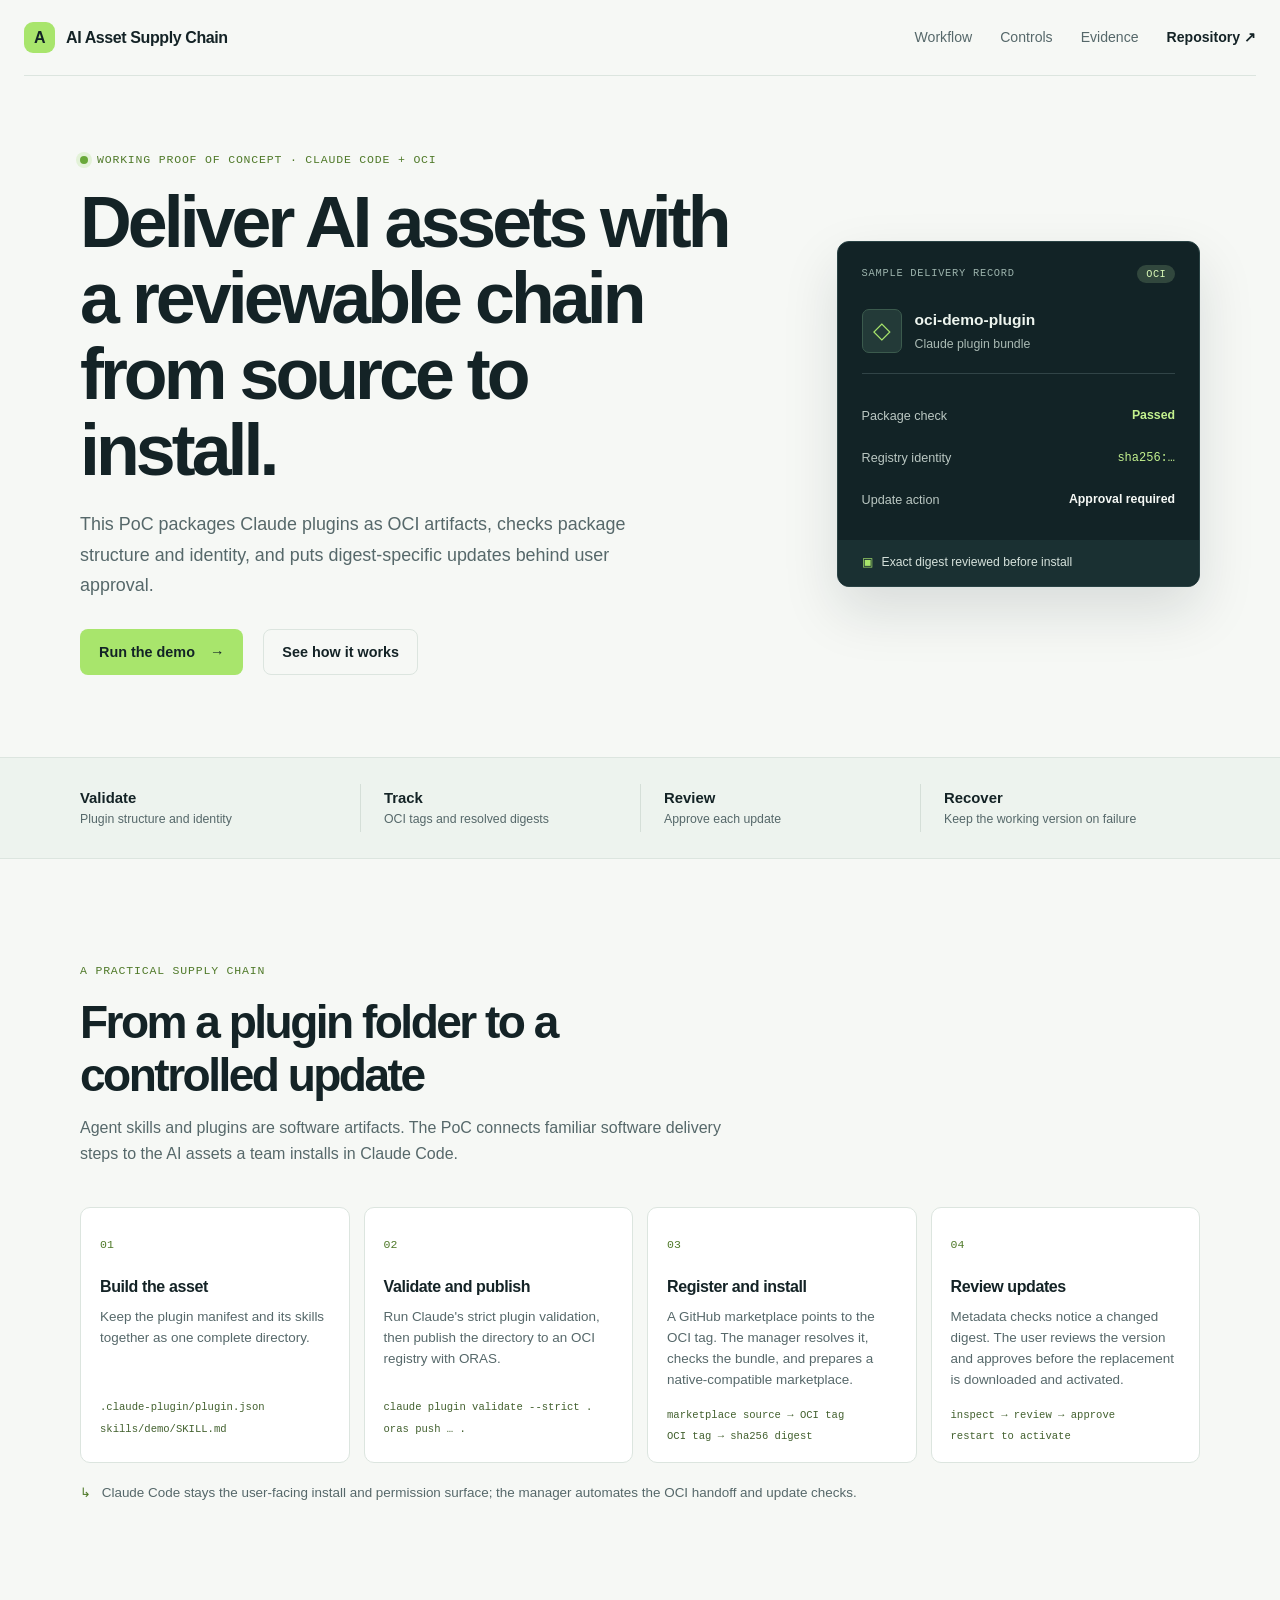
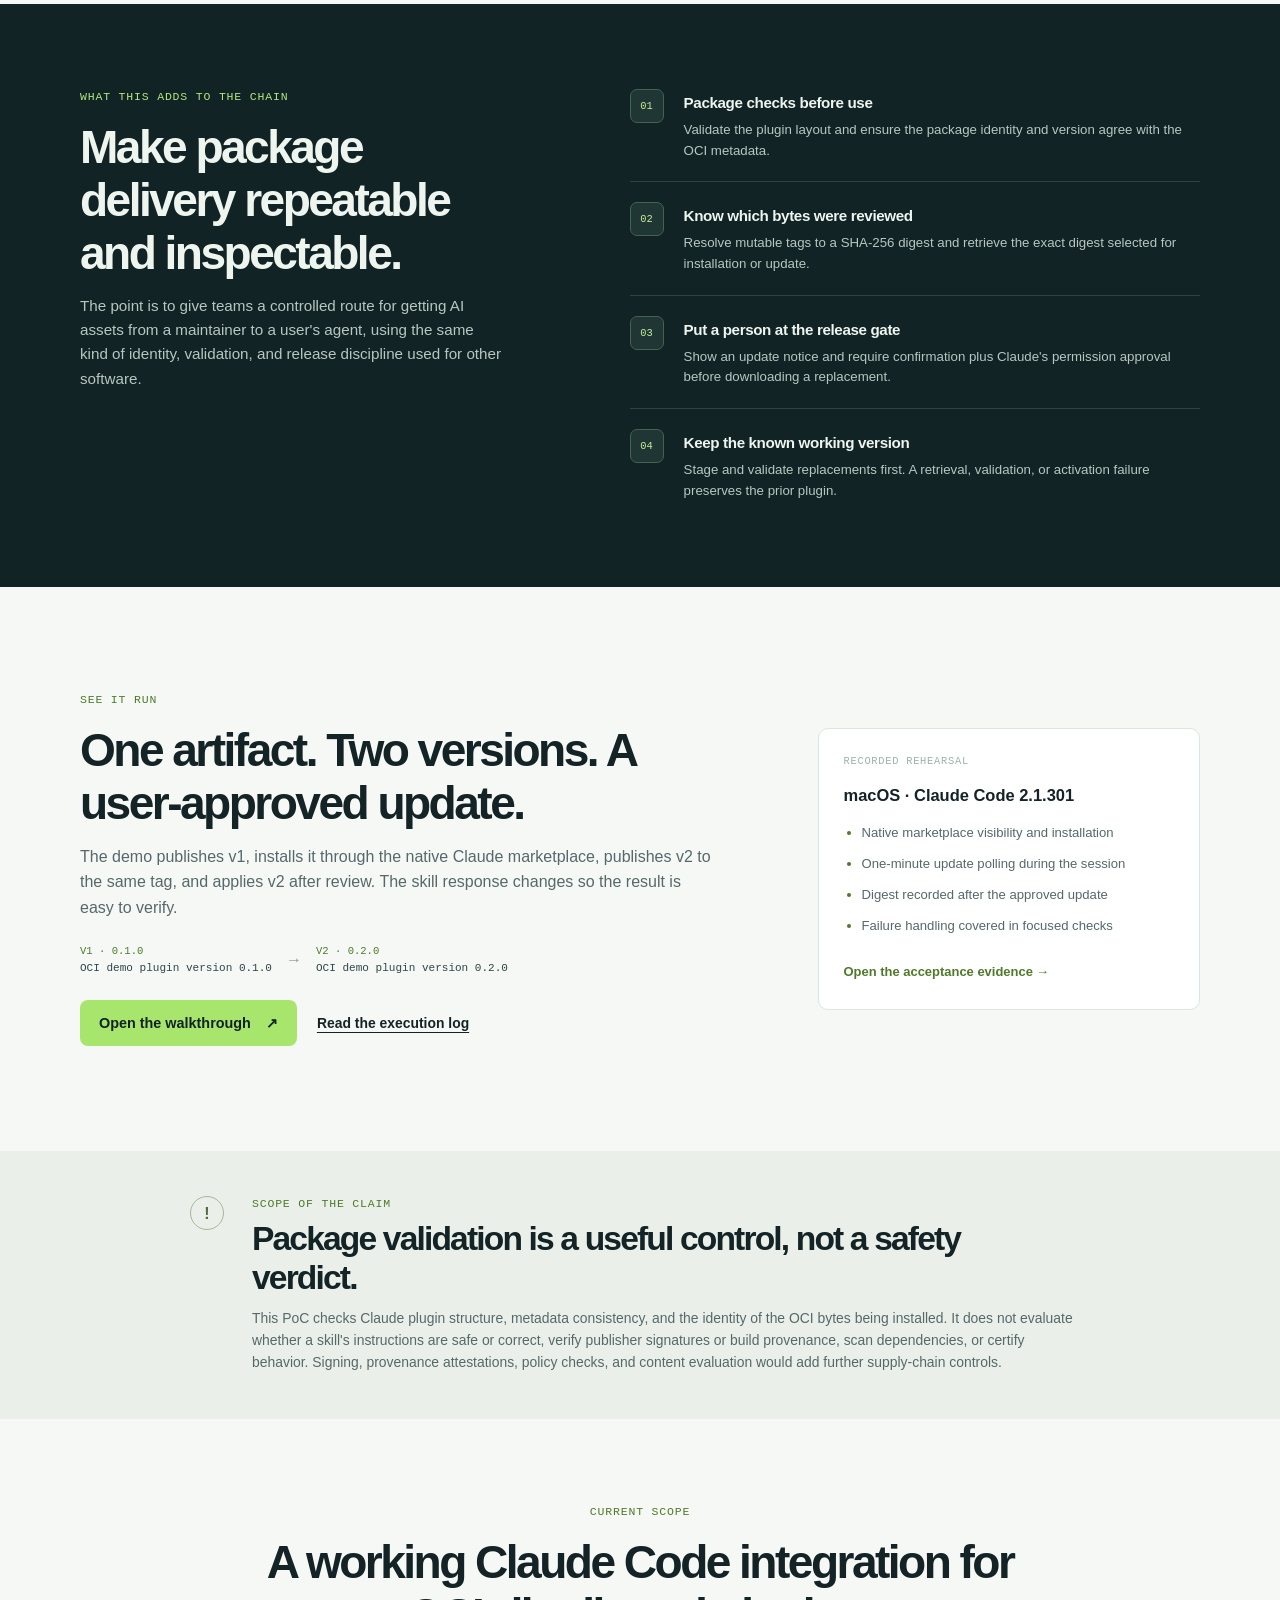
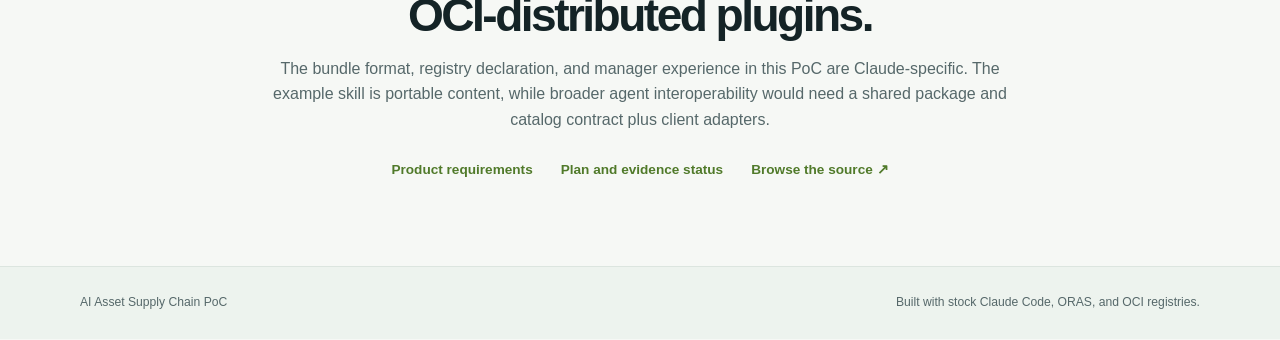
==== site/index.html @ 313910fc "docs: add AI asset supply chain project site" ====
<!doctype html>
<html lang="en">
<head>
  <meta charset="utf-8">
  <meta name="viewport" content="width=device-width, initial-scale=1">
  <meta name="description" content="A practical proof of concept for validating, publishing, reviewing, and updating Claude Code plugins as OCI artifacts.">
  <title>AI Asset Supply Chain — Claude OCI Marketplace PoC</title>
  <link rel="stylesheet" href="styles.css">
</head>
<body>
  <header class="site-header">
    <a class="brand" href="#top" aria-label="AI Asset Supply Chain home">
      <span class="brand-mark" aria-hidden="true">A</span>
      <span>AI Asset Supply Chain</span>
    </a>
    <nav aria-label="Main navigation">
      <a href="#workflow">Workflow</a>
      <a href="#controls">Controls</a>
      <a href="#evidence">Evidence</a>
      <a class="nav-link" href="https://github.com/dmartinol/claude-oci-marketplace-poc">Repository <span aria-hidden="true">↗</span></a>
    </nav>
  </header>

  <main id="top">
    <section class="hero page-width">
      <div class="hero-copy">
        <p class="eyebrow"><span class="status-dot"></span> Working proof of concept · Claude Code + OCI</p>
        <h1>Deliver AI assets with a reviewable chain from source to install.</h1>
        <p class="hero-lede">This PoC packages Claude plugins as OCI artifacts, checks package structure and identity, and puts digest-specific updates behind user approval.</p>
        <div class="hero-actions">
          <a class="button button-primary" href="https://github.com/dmartinol/claude-oci-marketplace-poc/blob/main/docs/demo/README.md">Run the demo <span aria-hidden="true">→</span></a>
          <a class="button button-secondary" href="#workflow">See how it works</a>
        </div>
      </div>
      <aside class="hero-card" aria-label="PoC delivery chain">
        <div class="card-heading"><span class="tiny-label">SAMPLE DELIVERY RECORD</span><span class="live-pill">OCI</span></div>
        <div class="artifact-name"><span class="file-icon" aria-hidden="true">◇</span><span><strong>oci-demo-plugin</strong><small>Claude plugin bundle</small></span></div>
        <div class="record-row"><span>Package check</span><strong class="good">Passed</strong></div>
        <div class="record-row"><span>Registry identity</span><code>sha256:…</code></div>
        <div class="record-row"><span>Update action</span><strong>Approval required</strong></div>
        <div class="card-foot"><span class="lock-icon" aria-hidden="true">▣</span> Exact digest reviewed before install</div>
      </aside>
    </section>

    <section class="signal-strip" aria-label="What the PoC demonstrates">
      <div><strong>Validate</strong><span>Plugin structure and identity</span></div>
      <div><strong>Track</strong><span>OCI tags and resolved digests</span></div>
      <div><strong>Review</strong><span>Approve each update</span></div>
      <div><strong>Recover</strong><span>Keep the working version on failure</span></div>
    </section>

    <section class="section page-width" id="workflow">
      <div class="section-intro">
        <p class="eyebrow">A practical supply chain</p>
        <h2>From a plugin folder to a controlled update</h2>
        <p>Agent skills and plugins are software artifacts. The PoC connects familiar software delivery steps to the AI assets a team installs in Claude Code.</p>
      </div>

      <div class="workflow-grid">
        <article class="step-card">
          <span class="step-number">01</span>
          <h3>Build the asset</h3>
          <p>Keep the plugin manifest and its skills together as one complete directory.</p>
          <div class="code-card"><code>.claude-plugin/plugin.json</code><code>skills/demo/SKILL.md</code></div>
        </article>
        <article class="step-card">
          <span class="step-number">02</span>
          <h3>Validate and publish</h3>
          <p>Run Claude's strict plugin validation, then publish the directory to an OCI registry with ORAS.</p>
          <div class="code-card"><code>claude plugin validate --strict .</code><code>oras push … .</code></div>
        </article>
        <article class="step-card">
          <span class="step-number">03</span>
          <h3>Register and install</h3>
          <p>A GitHub marketplace points to the OCI tag. The manager resolves it, checks the bundle, and prepares a native-compatible marketplace.</p>
          <div class="code-card"><code>marketplace source → OCI tag</code><code>OCI tag → sha256 digest</code></div>
        </article>
        <article class="step-card">
          <span class="step-number">04</span>
          <h3>Review updates</h3>
          <p>Metadata checks notice a changed digest. The user reviews the version and approves before the replacement is downloaded and activated.</p>
          <div class="code-card"><code>inspect → review → approve</code><code>restart to activate</code></div>
        </article>
      </div>
      <div class="flow-note"><span aria-hidden="true">↳</span> Claude Code stays the user-facing install and permission surface; the manager automates the OCI handoff and update checks.</div>
    </section>

    <section class="controls-section" id="controls">
      <div class="page-width controls-layout">
        <div>
          <p class="eyebrow">What this adds to the chain</p>
          <h2>Make package delivery repeatable and inspectable.</h2>
          <p class="section-copy">The point is to give teams a controlled route for getting AI assets from a maintainer to a user's agent, using the same kind of identity, validation, and release discipline used for other software.</p>
        </div>
        <div class="control-list">
          <article>
            <span class="control-icon">01</span>
            <div><h3>Package checks before use</h3><p>Validate the plugin layout and ensure the package identity and version agree with the OCI metadata.</p></div>
          </article>
          <article>
            <span class="control-icon">02</span>
            <div><h3>Know which bytes were reviewed</h3><p>Resolve mutable tags to a SHA-256 digest and retrieve the exact digest selected for installation or update.</p></div>
          </article>
          <article>
            <span class="control-icon">03</span>
            <div><h3>Put a person at the release gate</h3><p>Show an update notice and require confirmation plus Claude's permission approval before downloading a replacement.</p></div>
          </article>
          <article>
            <span class="control-icon">04</span>
            <div><h3>Keep the known working version</h3><p>Stage and validate replacements first. A retrieval, validation, or activation failure preserves the prior plugin.</p></div>
          </article>
        </div>
      </div>
    </section>

    <section class="demo-section page-width" id="evidence">
      <div class="demo-copy">
        <p class="eyebrow">See it run</p>
        <h2>One artifact. Two versions. A user-approved update.</h2>
        <p>The demo publishes v1, installs it through the native Claude marketplace, publishes v2 to the same tag, and applies v2 after review. The skill response changes so the result is easy to verify.</p>
        <div class="version-pair">
          <div><span>v1 · 0.1.0</span><code>OCI demo plugin version 0.1.0</code></div>
          <span class="version-arrow" aria-hidden="true">→</span>
          <div><span>v2 · 0.2.0</span><code>OCI demo plugin version 0.2.0</code></div>
        </div>
        <div class="hero-actions">
          <a class="button button-primary" href="https://github.com/dmartinol/claude-oci-marketplace-poc/blob/main/docs/demo/README.md">Open the walkthrough <span aria-hidden="true">↗</span></a>
          <a class="text-link" href="https://github.com/dmartinol/claude-oci-marketplace-poc/blob/main/docs/demo/oci-demo-plugin-execution-log.md">Read the execution log</a>
        </div>
      </div>
      <aside class="evidence-card">
        <p class="tiny-label">RECORDED REHEARSAL</p>
        <h3>macOS · Claude Code 2.1.301</h3>
        <ul>
          <li>Native marketplace visibility and installation</li>
          <li>One-minute update polling during the session</li>
          <li>Digest recorded after the approved update</li>
          <li>Failure handling covered in focused checks</li>
        </ul>
        <a href="https://github.com/dmartinol/claude-oci-marketplace-poc/blob/main/docs/implementation-report.md#t613--mac-acceptance-run-2026-10-16">Open the acceptance evidence <span aria-hidden="true">→</span></a>
      </aside>
    </section>

    <section class="boundary-section">
      <div class="page-width boundary-layout">
        <div class="boundary-mark" aria-hidden="true">!</div>
        <div>
          <p class="eyebrow">Scope of the claim</p>
          <h2>Package validation is a useful control, not a safety verdict.</h2>
          <p>This PoC checks Claude plugin structure, metadata consistency, and the identity of the OCI bytes being installed. It does not evaluate whether a skill's instructions are safe or correct, verify publisher signatures or build provenance, scan dependencies, or certify behavior. Signing, provenance attestations, policy checks, and content evaluation would add further supply-chain controls.</p>
        </div>
      </div>
    </section>

    <section class="closing page-width">
      <p class="eyebrow">Current scope</p>
      <h2>A working Claude Code integration for OCI-distributed plugins.</h2>
      <p>The bundle format, registry declaration, and manager experience in this PoC are Claude-specific. The example skill is portable content, while broader agent interoperability would need a shared package and catalog contract plus client adapters.</p>
      <div class="closing-links">
        <a href="https://github.com/dmartinol/claude-oci-marketplace-poc/blob/main/docs/requirements.md">Product requirements</a>
        <a href="https://github.com/dmartinol/claude-oci-marketplace-poc/blob/main/docs/plan.md">Plan and evidence status</a>
        <a href="https://github.com/dmartinol/claude-oci-marketplace-poc">Browse the source <span aria-hidden="true">↗</span></a>
      </div>
    </section>
  </main>

  <footer class="site-footer">
    <div class="page-width footer-inner">
      <span>AI Asset Supply Chain PoC</span>
      <span>Built with stock Claude Code, ORAS, and OCI registries.</span>
    </div>
  </footer>
</body>
</html>
---- site/styles.css ----
:root {
  color-scheme: light;
  --ink: #142326;
  --muted: #56686a;
  --faint: #7d8d8e;
  --paper: #f6f8f5;
  --white: #ffffff;
  --line: #dce5df;
  --green: #a8e56c;
  --green-dark: #507a2a;
  --mint: #e8f2e9;
  --night: #122326;
  --mono: ui-monospace, SFMono-Regular, Menlo, Consolas, monospace;
  --sans: -apple-system, BlinkMacSystemFont, "Segoe UI", sans-serif;
  --display: var(--sans);
}

* { box-sizing: border-box; }

html { scroll-behavior: smooth; }

body {
  margin: 0;
  color: var(--ink);
  background: var(--paper);
  font-family: var(--sans);
  font-size: 16px;
  line-height: 1.6;
  -webkit-font-smoothing: antialiased;
}

a { color: inherit; }

.page-width { width: min(1120px, calc(100% - 48px)); margin-inline: auto; }

.site-header {
  width: min(1280px, calc(100% - 48px));
  min-height: 76px;
  margin-inline: auto;
  display: flex;
  align-items: center;
  justify-content: space-between;
  gap: 24px;
  border-bottom: 1px solid var(--line);
}

.brand { display: inline-flex; align-items: center; gap: 11px; text-decoration: none; font-weight: 700; letter-spacing: -.025em; }
.brand-mark { display: grid; place-items: center; width: 31px; height: 31px; border-radius: 9px; color: var(--night); background: var(--green); font-family: var(--display); font-weight: 800; }
.site-header nav { display: flex; align-items: center; gap: 28px; }
.site-header nav a { color: var(--muted); font-size: .88rem; text-decoration: none; }
.site-header nav a:hover, .text-link:hover, .closing-links a:hover { color: var(--green-dark); }
.site-header nav .nav-link { color: var(--ink); font-weight: 600; }

.hero { min-height: 510px; padding-block: 76px 82px; display: grid; grid-template-columns: minmax(0, 1.35fr) minmax(320px, .75fr); align-items: center; gap: clamp(48px, 8vw, 118px); }
.hero-copy { max-width: 660px; }
.eyebrow, .tiny-label { margin: 0 0 16px; color: var(--green-dark); font: 500 .72rem/1.4 var(--mono); letter-spacing: .07em; text-transform: uppercase; }
.eyebrow { display: flex; align-items: center; gap: 9px; }
.status-dot { width: 8px; height: 8px; border-radius: 50%; background: #69a839; box-shadow: 0 0 0 4px #e3f2d8; }
h1, h2, h3, p { margin-top: 0; }
h1, h2 { font-family: var(--display); letter-spacing: -.055em; }
h1 { max-width: 700px; margin-bottom: 21px; font-size: clamp(2.8rem, 5.6vw, 4.75rem); line-height: 1.06; font-weight: 700; }
.hero-lede { max-width: 590px; margin-bottom: 29px; color: var(--muted); font-size: 1.12rem; line-height: 1.7; }
.hero-actions { display: flex; flex-wrap: wrap; align-items: center; gap: 12px 20px; }
.button { min-height: 46px; display: inline-flex; align-items: center; justify-content: center; gap: 15px; padding: 0 18px; border: 1px solid transparent; border-radius: 8px; font-size: .9rem; font-weight: 700; text-decoration: none; transition: transform .16s ease, background .16s ease; }
.button:hover { transform: translateY(-2px); }
.button-primary { color: var(--night); background: var(--green); }
.button-primary:hover { background: #b8ee87; }
.button-secondary { color: var(--ink); border-color: var(--line); background: transparent; }
.button-secondary:hover { background: var(--white); }

.hero-card { padding: 23px 24px 0; border: 1px solid #294244; border-radius: 12px; color: #eef5ef; background: var(--night); box-shadow: 0 24px 55px #12232620; }
.card-heading, .artifact-name, .record-row, .card-foot { display: flex; align-items: center; justify-content: space-between; }
.card-heading { margin-bottom: 25px; }
.card-heading .tiny-label, .evidence-card .tiny-label { margin: 0; color: #9cb3ac; font-size: .65rem; }
.live-pill { padding: 3px 9px; border-radius: 99px; color: #d9f8b7; background: #31473d; font: 500 .64rem var(--mono); letter-spacing: .04em; }
.artifact-name { justify-content: flex-start; gap: 13px; margin-bottom: 21px; padding-bottom: 19px; border-bottom: 1px solid #314447; }
.file-icon { display: grid; place-items: center; width: 40px; height: 44px; color: var(--green); background: #233a38; border: 1px solid #3b5a4d; border-radius: 7px; font-size: 1.45rem; }
.artifact-name strong, .artifact-name small { display: block; }
.artifact-name strong { font-size: .97rem; }
.artifact-name small { margin-top: 2px; color: #a9b9b3; font-size: .77rem; }
.record-row { min-height: 42px; color: #bac7c2; font-size: .79rem; }
.record-row strong { color: #f5f8f5; font-size: .77rem; font-weight: 600; }
.record-row .good { color: #c3f18e; }
.record-row code { color: #c3f18e; font: .75rem var(--mono); }
.card-foot { justify-content: flex-start; gap: 9px; margin: 19px -24px 0; padding: 13px 24px; border-radius: 0 0 12px 12px; color: #d5e1db; background: #1a3032; font-size: .76rem; }
.lock-icon { color: var(--green); }

.signal-strip { min-height: 102px; display: grid; grid-template-columns: repeat(4, 1fr); align-items: center; padding-inline: max(24px, calc((100% - 1120px) / 2)); border-block: 1px solid var(--line); background: #edf3ee; }
.signal-strip div { min-height: 48px; display: flex; flex-direction: column; justify-content: center; padding-left: 23px; border-left: 1px solid #d5dfd8; }
.signal-strip div:first-child { padding-left: 0; border-left: 0; }
.signal-strip strong { font-family: var(--display); font-size: .93rem; }
.signal-strip span { color: var(--muted); font-size: .77rem; }

.section { padding-block: 104px 100px; }
.section-intro { max-width: 670px; margin-bottom: 40px; }
.section-intro h2, .controls-layout h2, .demo-copy h2, .boundary-layout h2, .closing h2 { margin-bottom: 14px; font-size: clamp(2rem, 3.6vw, 3rem); line-height: 1.15; }
.section-intro > p:last-child, .section-copy, .demo-copy > p:not(.eyebrow), .closing > p:not(.eyebrow) { color: var(--muted); font-size: 1rem; }
.workflow-grid { display: grid; grid-template-columns: repeat(4, 1fr); gap: 14px; }
.step-card { min-height: 254px; padding: 22px 19px 18px; border: 1px solid var(--line); border-radius: 10px; background: var(--white); }
.step-number { display: inline-block; margin-bottom: 23px; color: var(--green-dark); font: 500 .72rem var(--mono); }
.step-card h3, .control-list h3 { margin-bottom: 8px; font-family: var(--display); font-size: 1rem; letter-spacing: -.025em; }
.step-card p, .control-list p { min-height: 76px; margin-bottom: 17px; color: var(--muted); font-size: .84rem; line-height: 1.55; }
.code-card { display: flex; flex-direction: column; gap: 7px; }
.code-card code { overflow-wrap: anywhere; color: #42602e; font: .66rem/1.4 var(--mono); }
.flow-note { margin-top: 19px; color: var(--muted); font-size: .84rem; }
.flow-note span { margin-right: 7px; color: var(--green-dark); }

.controls-section { padding-block: 85px; color: #edf5ee; background: var(--night); }
.controls-layout { display: grid; grid-template-columns: minmax(260px, .85fr) minmax(0, 1.15fr); gap: clamp(55px, 10vw, 140px); }
.controls-layout .eyebrow { color: #b0e780; }
.controls-layout h2 { max-width: 410px; }
.section-copy { max-width: 440px; color: #b7c7c0; font-size: .95rem; }
.control-list article { display: grid; grid-template-columns: 38px 1fr; gap: 16px; padding: 0 0 20px; margin-bottom: 20px; border-bottom: 1px solid #2d4445; }
.control-list article:last-child { padding-bottom: 0; margin-bottom: 0; border: 0; }
.control-icon { display: grid; place-items: center; width: 34px; height: 34px; border: 1px solid #45624f; border-radius: 7px; color: #c4f093; background: #203635; font: 500 .65rem var(--mono); }
.control-list h3 { margin: 2px 0 5px; font-size: .95rem; }
.control-list p { min-height: 0; margin: 0; color: #b7c7c0; font-size: .83rem; }

.demo-section { display: grid; grid-template-columns: minmax(0, 1.25fr) minmax(280px, .75fr); gap: clamp(40px, 8vw, 100px); align-items: center; padding-block: 105px; }
.demo-copy > p:not(.eyebrow) { max-width: 650px; }
.version-pair { display: flex; align-items: center; gap: 14px; margin: 25px 0 26px; }
.version-pair > div { min-width: 0; display: flex; flex-direction: column; gap: 5px; }
.version-pair span:not(.version-arrow) { color: var(--green-dark); font: 500 .66rem var(--mono); text-transform: uppercase; }
.version-pair code { color: #314448; font: .69rem var(--mono); }
.version-arrow { color: #8a9b92; }
.text-link { color: var(--ink); font-size: .87rem; font-weight: 600; text-decoration-thickness: 1px; text-underline-offset: 4px; }
.evidence-card { padding: 25px; border: 1px solid var(--line); border-radius: 10px; background: var(--white); }
.evidence-card h3 { margin: 13px 0 14px; font-family: var(--display); font-size: 1.03rem; }
.evidence-card ul { display: grid; gap: 10px; margin: 0 0 22px; padding-left: 18px; color: var(--muted); font-size: .82rem; }
.evidence-card li::marker { color: var(--green-dark); }
.evidence-card > a { color: var(--green-dark); font-size: .81rem; font-weight: 700; text-decoration: none; }

.boundary-section { padding-block: 45px; background: #eaf0e9; }
.boundary-layout { display: grid; grid-template-columns: 42px 1fr; gap: 20px; align-items: start; max-width: 900px; }
.boundary-mark { display: grid; place-items: center; width: 34px; height: 34px; border: 1px solid #a5b899; border-radius: 50%; color: #506d3a; font-family: var(--display); font-weight: 700; }
.boundary-layout .eyebrow { margin: 0 0 8px; }
.boundary-layout h2 { max-width: 780px; margin-bottom: 9px; font-size: clamp(1.45rem, 2.7vw, 2.1rem); }
.boundary-layout p:last-child { max-width: 830px; margin-bottom: 0; color: var(--muted); font-size: .87rem; }

.closing { padding-block: 85px; text-align: center; }
.closing .eyebrow { justify-content: center; }
.closing h2 { max-width: 760px; margin-inline: auto; }
.closing > p:not(.eyebrow) { max-width: 750px; margin-inline: auto; }
.closing-links { display: flex; justify-content: center; flex-wrap: wrap; gap: 12px 28px; margin-top: 27px; }
.closing-links a { color: var(--green-dark); font-size: .85rem; font-weight: 700; text-decoration: none; }
.site-footer { border-top: 1px solid var(--line); background: #edf3ee; }
.footer-inner { min-height: 72px; display: flex; justify-content: space-between; align-items: center; gap: 20px; color: var(--muted); font-size: .76rem; }

@media (max-width: 850px) {
  .hero { grid-template-columns: minmax(0, 1fr) minmax(270px, .85fr); gap: 32px; }
  .workflow-grid { grid-template-columns: repeat(2, 1fr); }
  .controls-layout { gap: 44px; }
  .demo-section { gap: 36px; }
}

@media (max-width: 640px) {
  .page-width, .site-header { width: min(100% - 36px, 520px); }
  .site-header { min-height: 68px; }
  .site-header nav { gap: 14px; }
  .site-header nav a { display: none; }
  .site-header nav .nav-link { display: inline; }
  .hero { min-height: 0; grid-template-columns: 1fr; padding-block: 57px 55px; }
  h1 { font-size: clamp(2.65rem, 12vw, 3.65rem); }
  .hero-card { max-width: 440px; }
  .signal-strip { grid-template-columns: repeat(2, 1fr); gap: 0; padding: 15px 18px; }
  .signal-strip div { min-height: 66px; padding-left: 14px; }
  .signal-strip div:nth-child(odd) { padding-left: 0; border-left: 0; }
  .section { padding-block: 70px; }
  .workflow-grid { grid-template-columns: 1fr; }
  .step-card { min-height: 0; }
  .step-card p { min-height: 0; }
  .controls-section { padding-block: 66px; }
  .controls-layout, .demo-section { grid-template-columns: 1fr; }
  .demo-section { padding-block: 70px; }
  .version-pair { align-items: flex-start; flex-direction: column; }
  .version-arrow { transform: rotate(90deg); margin-left: 10px; }
  .boundary-section { padding-block: 36px; }
  .boundary-layout { grid-template-columns: 1fr; gap: 13px; }
  .closing { padding-block: 67px; }
  .footer-inner { align-items: flex-start; flex-direction: column; justify-content: center; gap: 3px; padding-block: 15px; }
}

@media (prefers-reduced-motion: reduce) {
  html { scroll-behavior: auto; }
  *, *::before, *::after { transition-duration: .01ms !important; }
}
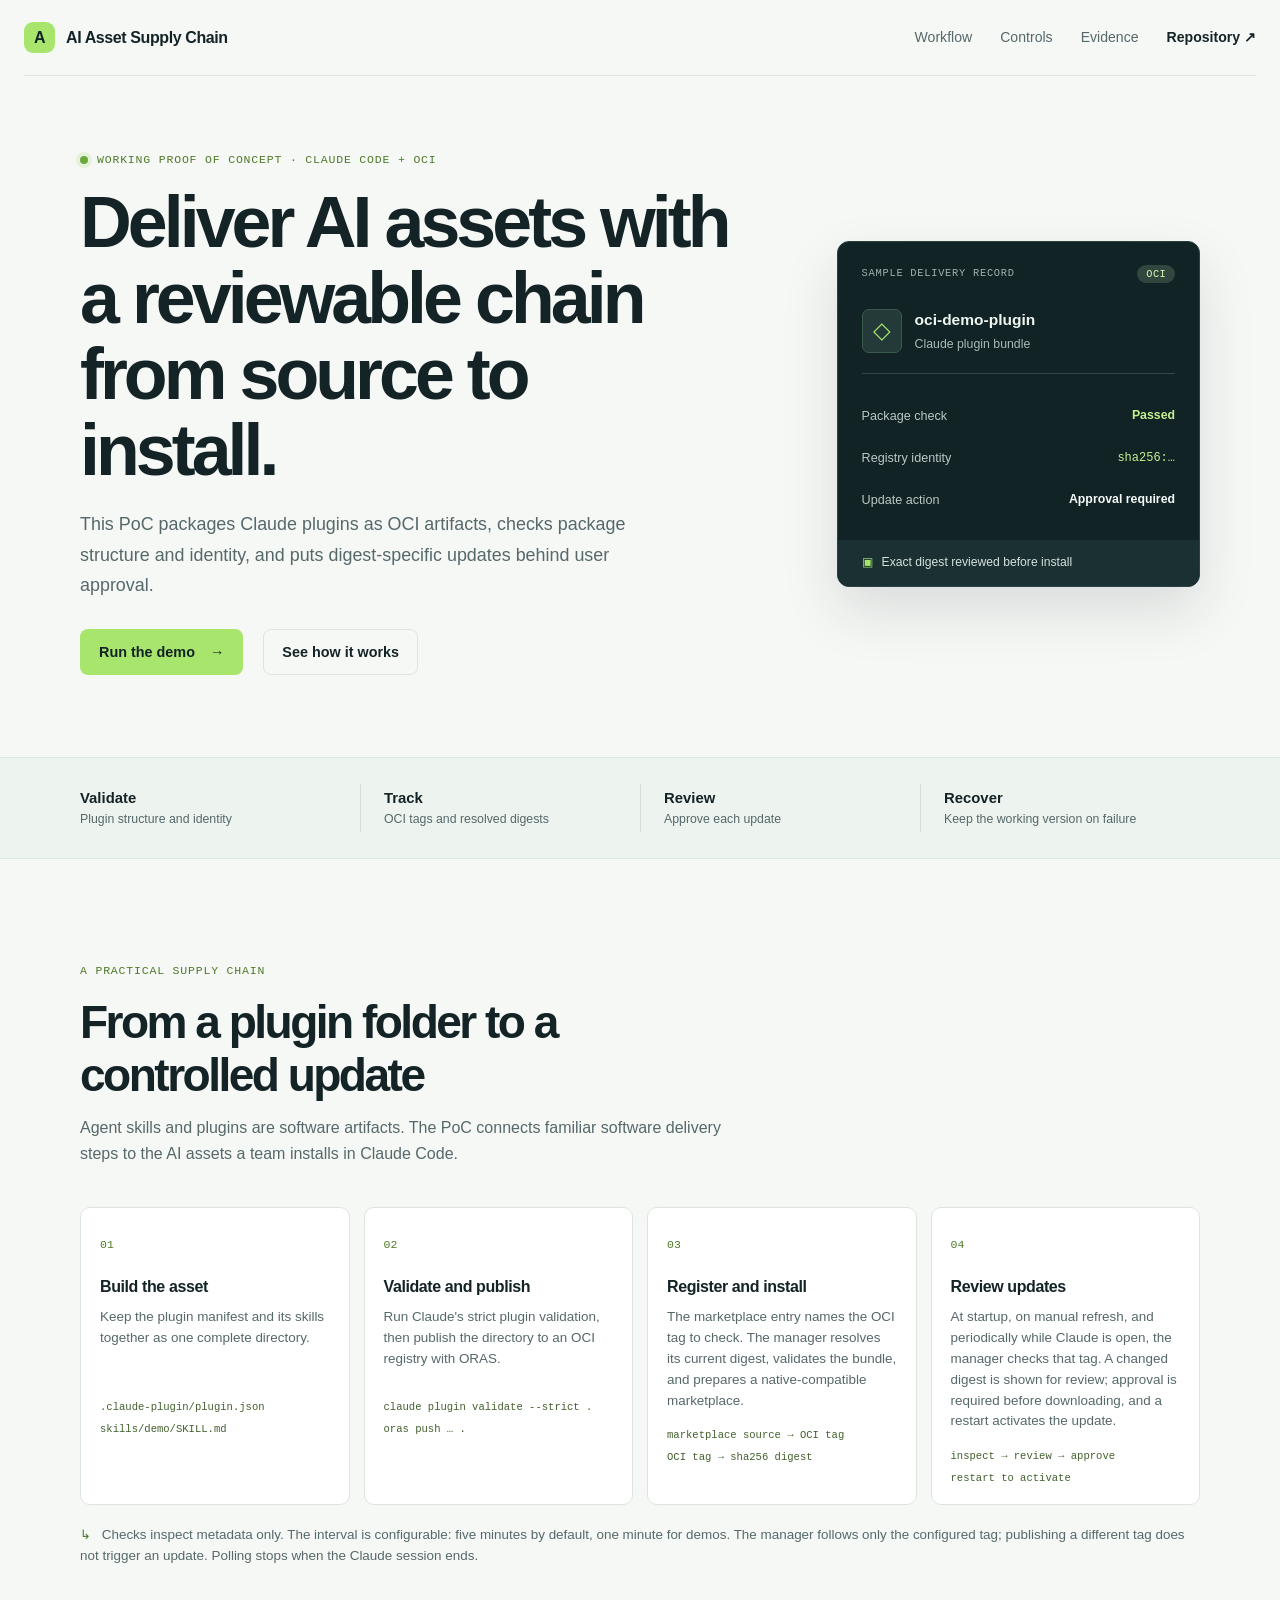
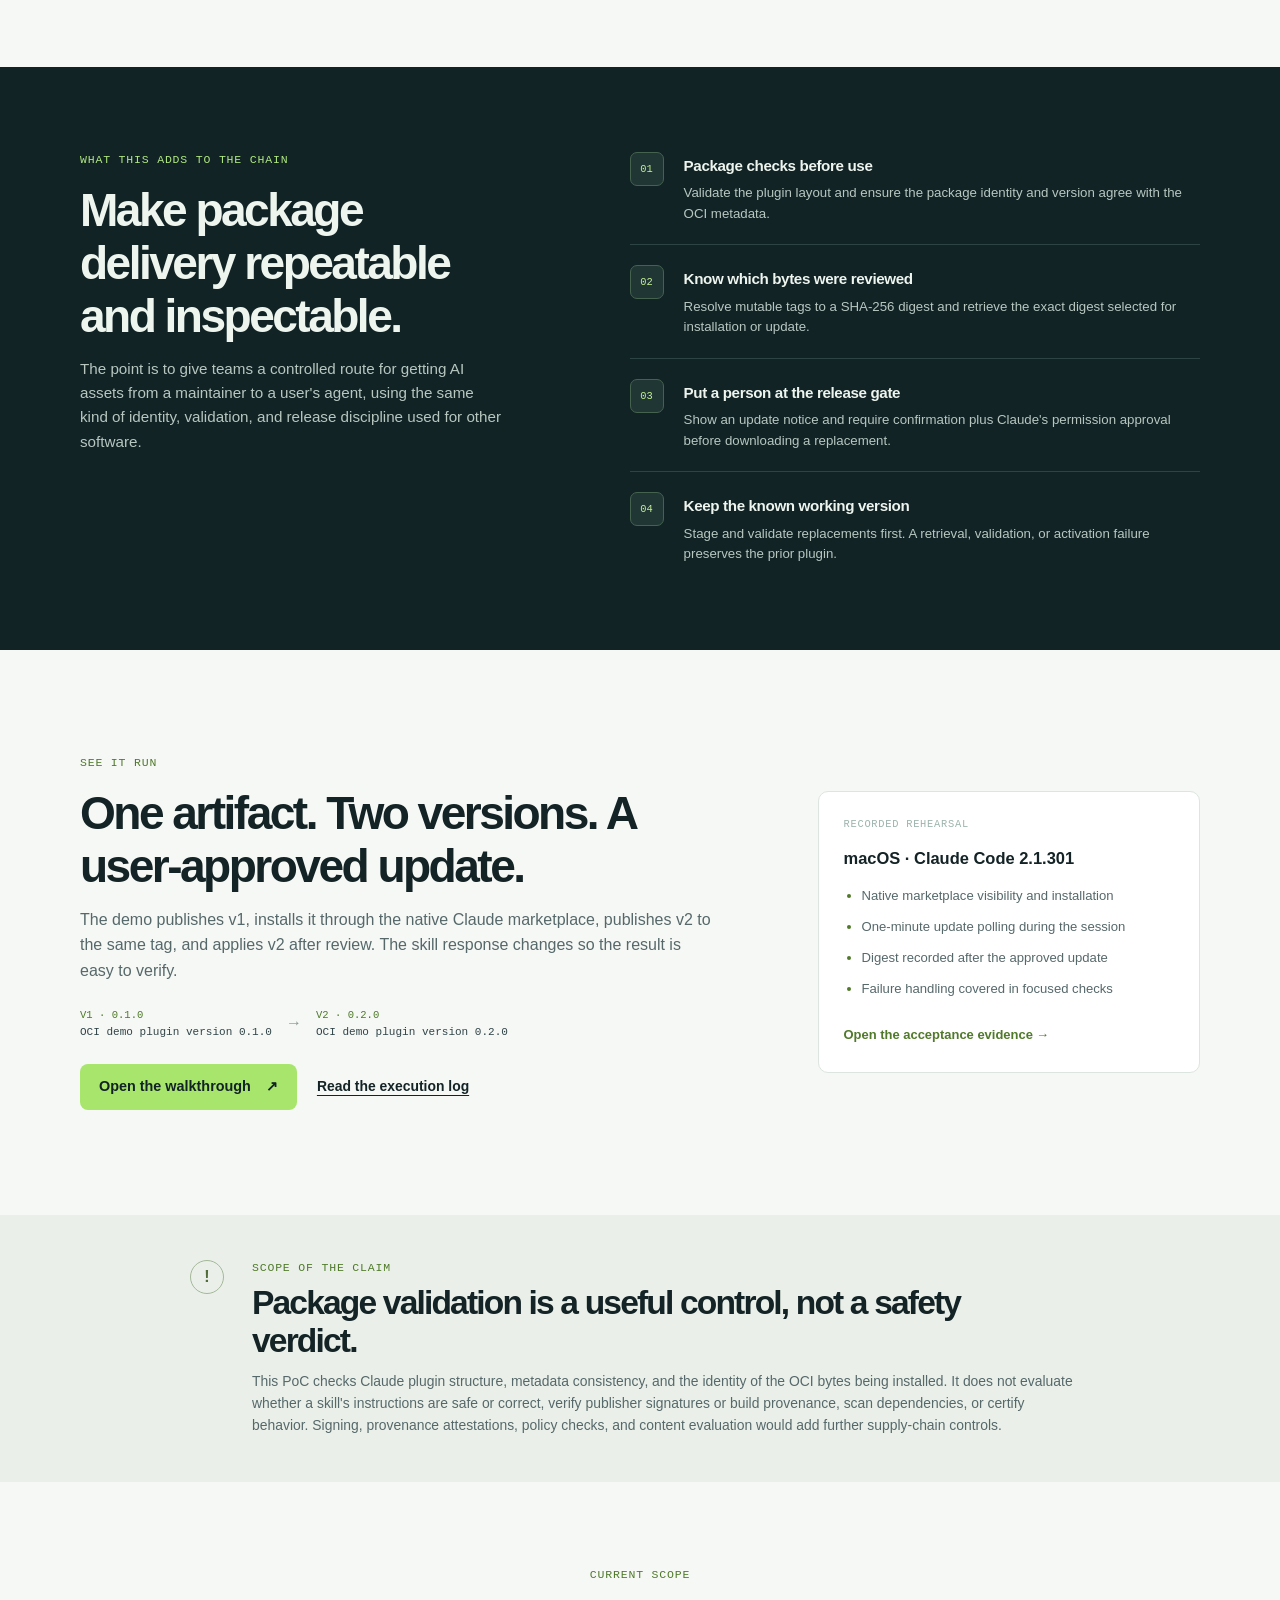
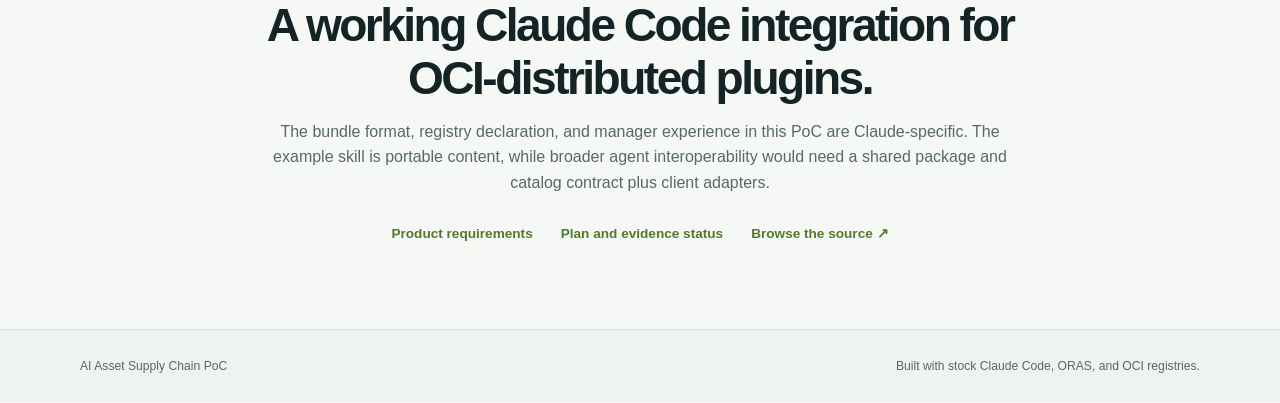
==== commit 12e434fe: "docs: explain OCI tag update polling" ====
--- a/site/index.html
+++ b/site/index.html
@@ -72,17 +72,17 @@
         <article class="step-card">
           <span class="step-number">03</span>
           <h3>Register and install</h3>
-          <p>A GitHub marketplace points to the OCI tag. The manager resolves it, checks the bundle, and prepares a native-compatible marketplace.</p>
+          <p>The marketplace entry names the OCI tag to check. The manager resolves its current digest, validates the bundle, and prepares a native-compatible marketplace.</p>
           <div class="code-card"><code>marketplace source → OCI tag</code><code>OCI tag → sha256 digest</code></div>
         </article>
         <article class="step-card">
           <span class="step-number">04</span>
           <h3>Review updates</h3>
-          <p>Metadata checks notice a changed digest. The user reviews the version and approves before the replacement is downloaded and activated.</p>
+          <p>At startup, on manual refresh, and periodically while Claude is open, the manager checks that tag. A changed digest is shown for review; approval is required before downloading, and a restart activates the update.</p>
           <div class="code-card"><code>inspect → review → approve</code><code>restart to activate</code></div>
         </article>
       </div>
-      <div class="flow-note"><span aria-hidden="true">↳</span> Claude Code stays the user-facing install and permission surface; the manager automates the OCI handoff and update checks.</div>
+      <div class="flow-note"><span aria-hidden="true">↳</span> Checks inspect metadata only. The interval is configurable: five minutes by default, one minute for demos. The manager follows only the configured tag; publishing a different tag does not trigger an update. Polling stops when the Claude session ends.</div>
     </section>
 
     <section class="controls-section" id="controls">
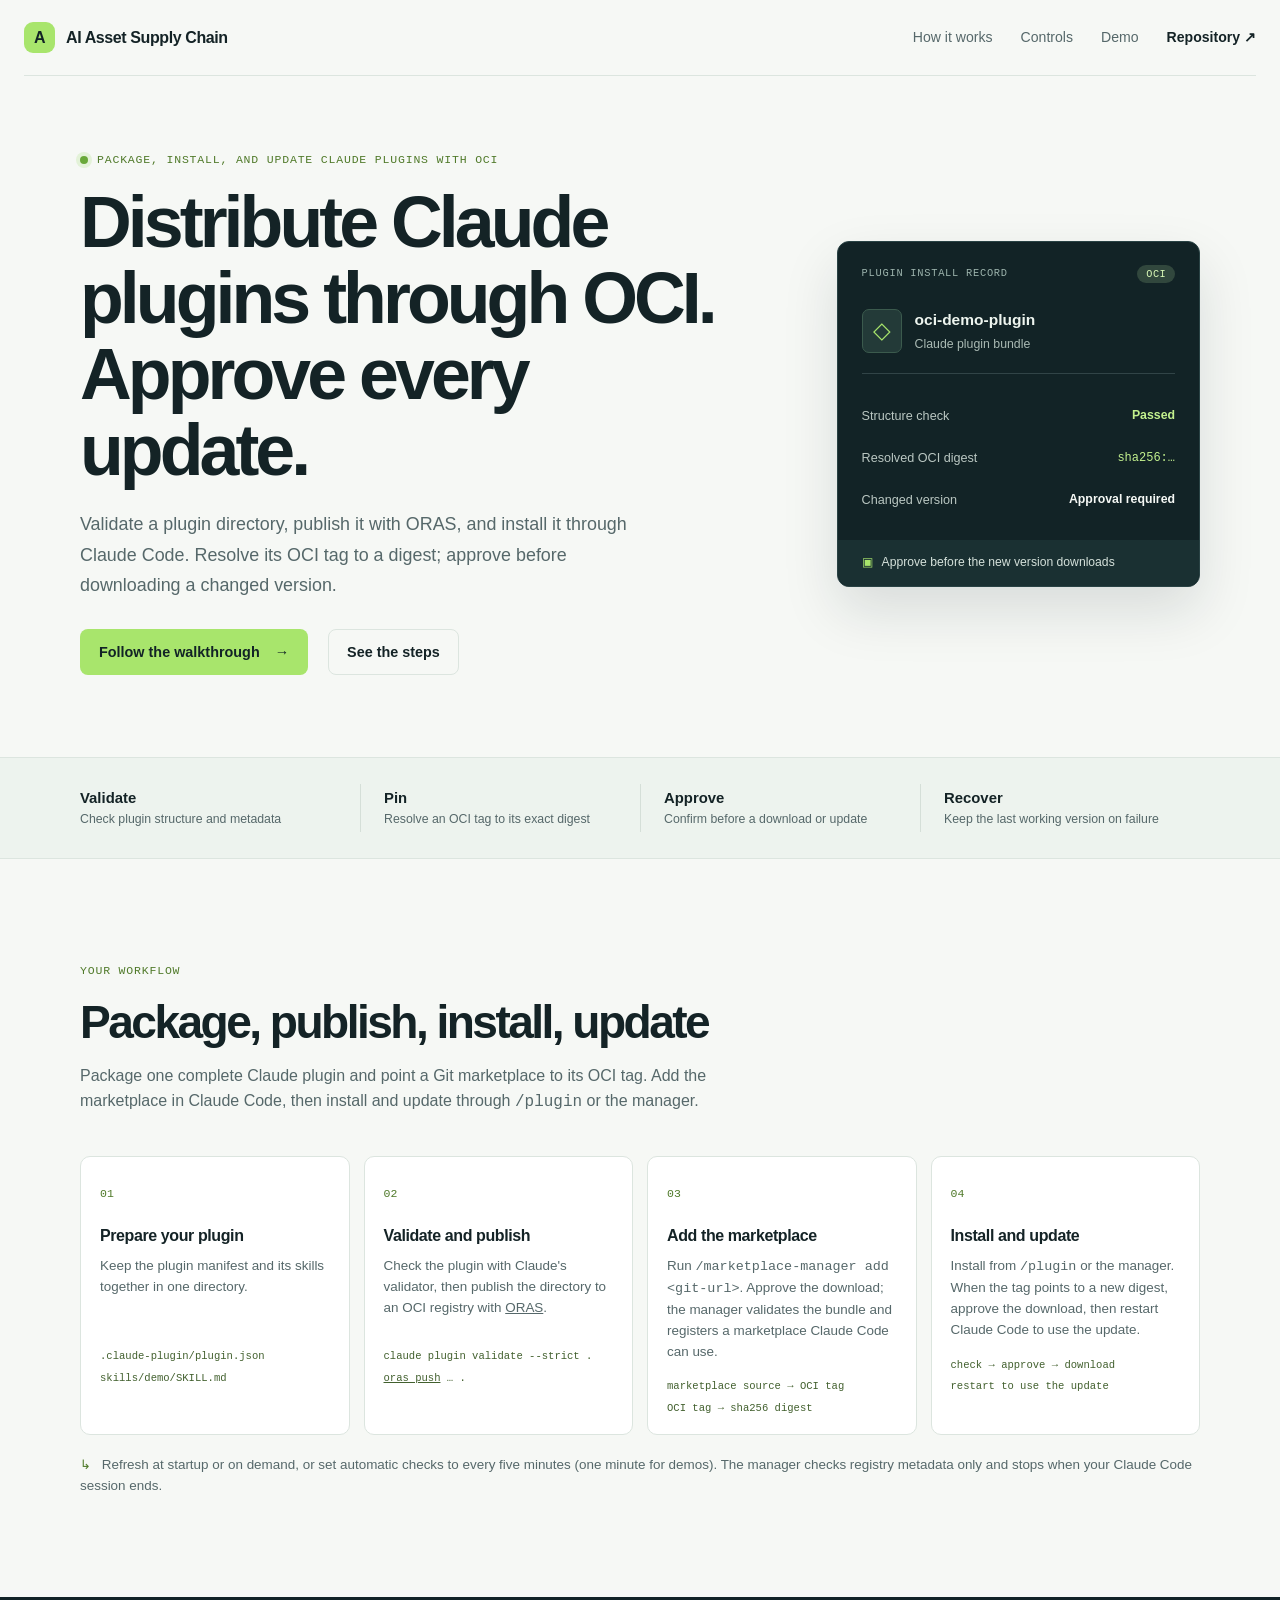
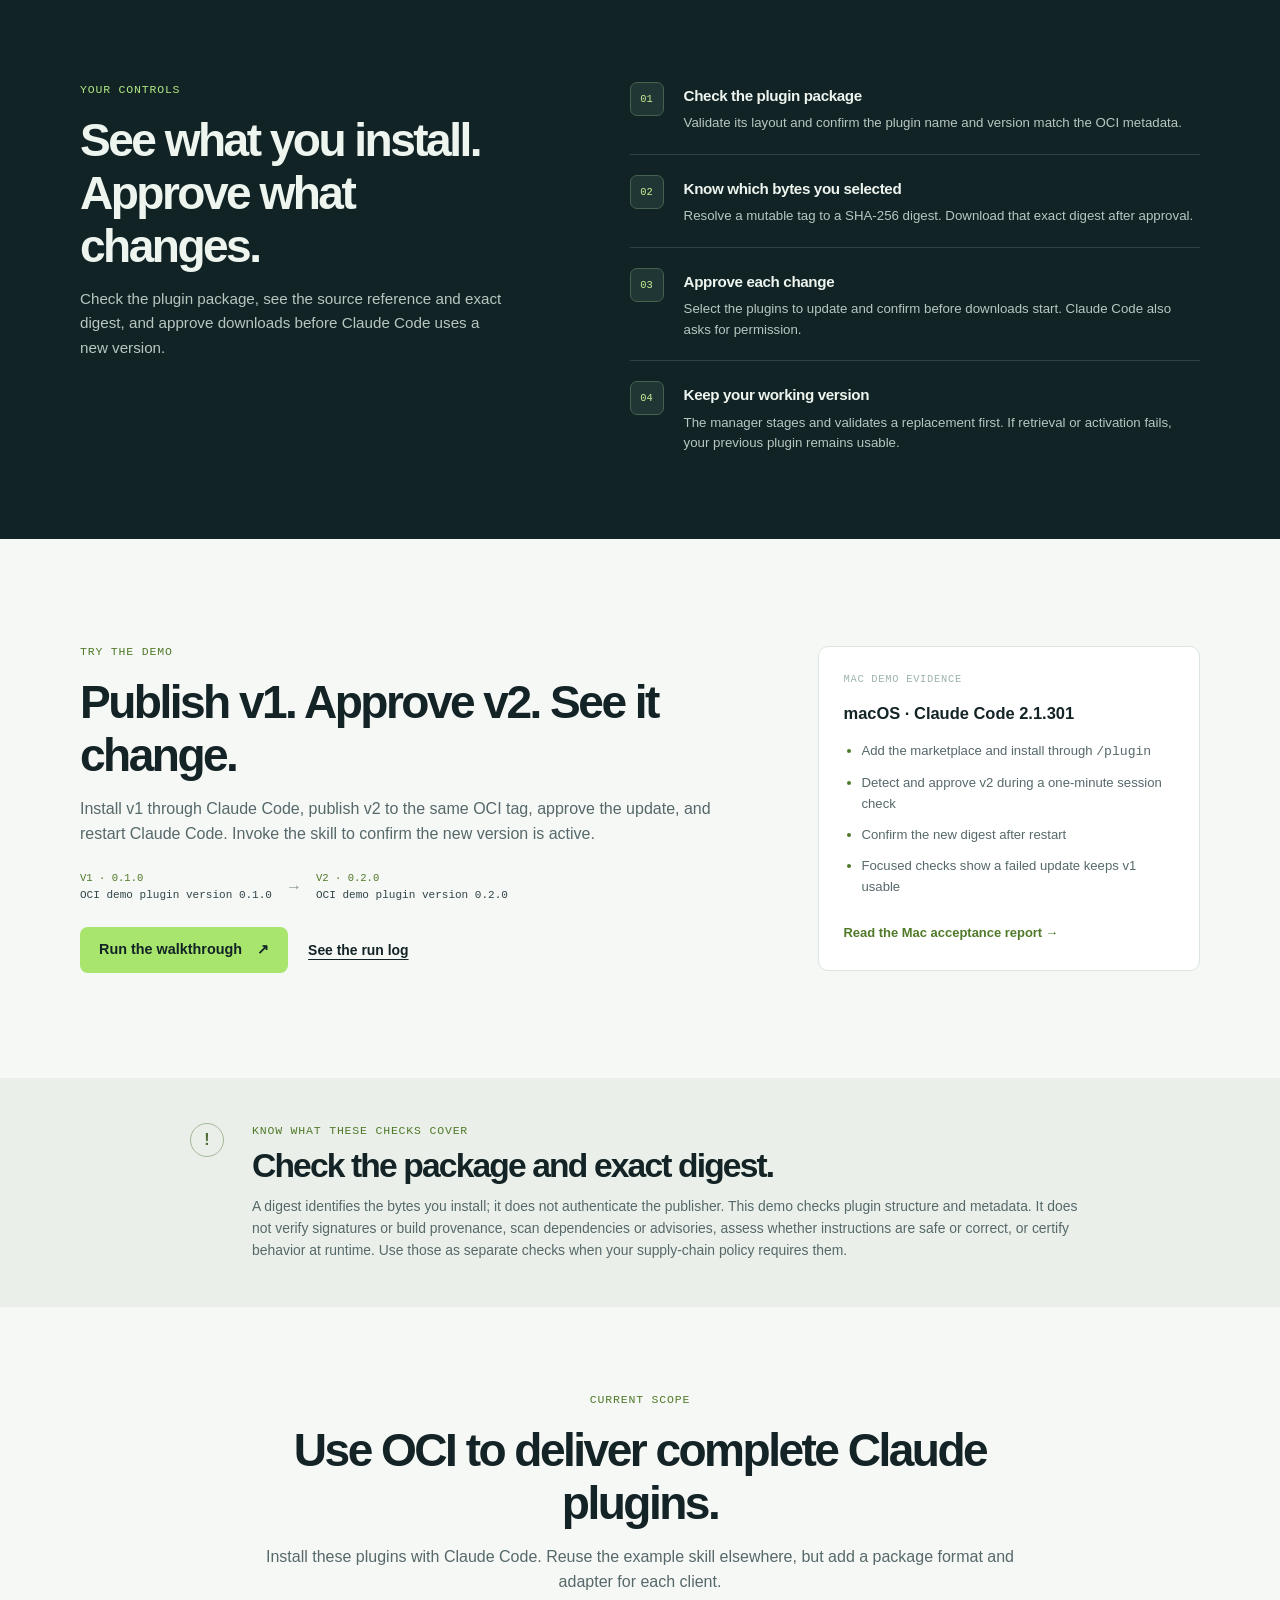
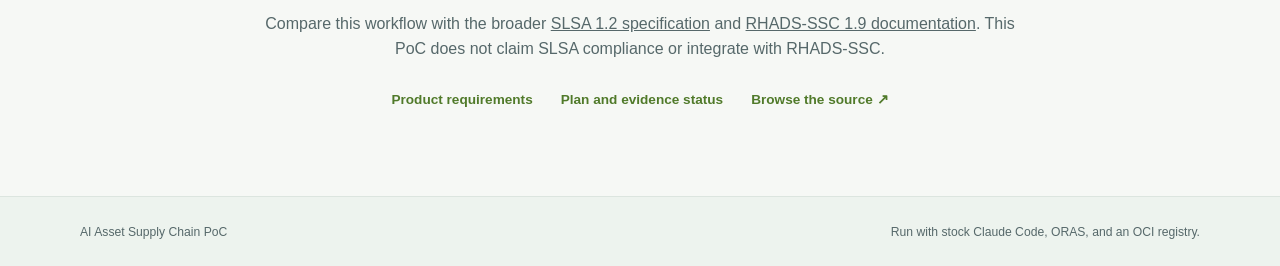
==== commit 12566154: "Refresh OCI marketplace demo landing page" ====
--- a/site/index.html
+++ b/site/index.html
@@ -3,8 +3,8 @@
 <head>
   <meta charset="utf-8">
   <meta name="viewport" content="width=device-width, initial-scale=1">
-  <meta name="description" content="A practical proof of concept for validating, publishing, reviewing, and updating Claude Code plugins as OCI artifacts.">
-  <title>AI Asset Supply Chain — Claude OCI Marketplace PoC</title>
+  <meta name="description" content="Package Claude plugins with ORAS, inspect their resolved digests, and approve installs and updates in Claude Code.">
+  <title>Claude Plugin Supply Chain — OCI Marketplace PoC</title>
   <link rel="stylesheet" href="styles.css">
 </head>
 <body>
@@ -14,9 +14,9 @@
       <span>AI Asset Supply Chain</span>
     </a>
     <nav aria-label="Main navigation">
-      <a href="#workflow">Workflow</a>
+      <a href="#workflow">How it works</a>
       <a href="#controls">Controls</a>
-      <a href="#evidence">Evidence</a>
+      <a href="#evidence">Demo</a>
       <a class="nav-link" href="https://github.com/dmartinol/claude-oci-marketplace-poc">Repository <span aria-hidden="true">↗</span></a>
     </nav>
   </header>
@@ -24,90 +24,90 @@
   <main id="top">
     <section class="hero page-width">
       <div class="hero-copy">
-        <p class="eyebrow"><span class="status-dot"></span> Working proof of concept · Claude Code + OCI</p>
-        <h1>Deliver AI assets with a reviewable chain from source to install.</h1>
-        <p class="hero-lede">This PoC packages Claude plugins as OCI artifacts, checks package structure and identity, and puts digest-specific updates behind user approval.</p>
+        <p class="eyebrow"><span class="status-dot"></span> Package, install, and update Claude plugins with OCI</p>
+        <h1>Distribute Claude plugins through OCI. Approve every update.</h1>
+        <p class="hero-lede">Validate a plugin directory, publish it with ORAS, and install it through Claude Code. Resolve its OCI tag to a digest; approve before downloading a changed version.</p>
         <div class="hero-actions">
-          <a class="button button-primary" href="https://github.com/dmartinol/claude-oci-marketplace-poc/blob/main/docs/demo/README.md">Run the demo <span aria-hidden="true">→</span></a>
-          <a class="button button-secondary" href="#workflow">See how it works</a>
+          <a class="button button-primary" href="https://github.com/dmartinol/claude-oci-marketplace-poc/blob/main/docs/demo/README.md">Follow the walkthrough <span aria-hidden="true">→</span></a>
+          <a class="button button-secondary" href="#workflow">See the steps</a>
         </div>
       </div>
-      <aside class="hero-card" aria-label="PoC delivery chain">
-        <div class="card-heading"><span class="tiny-label">SAMPLE DELIVERY RECORD</span><span class="live-pill">OCI</span></div>
+      <aside class="hero-card" aria-label="Example plugin install record">
+        <div class="card-heading"><span class="tiny-label">PLUGIN INSTALL RECORD</span><span class="live-pill">OCI</span></div>
         <div class="artifact-name"><span class="file-icon" aria-hidden="true">◇</span><span><strong>oci-demo-plugin</strong><small>Claude plugin bundle</small></span></div>
-        <div class="record-row"><span>Package check</span><strong class="good">Passed</strong></div>
-        <div class="record-row"><span>Registry identity</span><code>sha256:…</code></div>
-        <div class="record-row"><span>Update action</span><strong>Approval required</strong></div>
-        <div class="card-foot"><span class="lock-icon" aria-hidden="true">▣</span> Exact digest reviewed before install</div>
+        <div class="record-row"><span>Structure check</span><strong class="good">Passed</strong></div>
+        <div class="record-row"><span>Resolved OCI digest</span><code>sha256:…</code></div>
+        <div class="record-row"><span>Changed version</span><strong>Approval required</strong></div>
+        <div class="card-foot"><span class="lock-icon" aria-hidden="true">▣</span> Approve before the new version downloads</div>
       </aside>
     </section>
 
-    <section class="signal-strip" aria-label="What the PoC demonstrates">
-      <div><strong>Validate</strong><span>Plugin structure and identity</span></div>
-      <div><strong>Track</strong><span>OCI tags and resolved digests</span></div>
-      <div><strong>Review</strong><span>Approve each update</span></div>
-      <div><strong>Recover</strong><span>Keep the working version on failure</span></div>
+    <section class="signal-strip" aria-label="What you can do">
+      <div><strong>Validate</strong><span>Check plugin structure and metadata</span></div>
+      <div><strong>Pin</strong><span>Resolve an OCI tag to its exact digest</span></div>
+      <div><strong>Approve</strong><span>Confirm before a download or update</span></div>
+      <div><strong>Recover</strong><span>Keep the last working version on failure</span></div>
     </section>
 
     <section class="section page-width" id="workflow">
       <div class="section-intro">
-        <p class="eyebrow">A practical supply chain</p>
-        <h2>From a plugin folder to a controlled update</h2>
-        <p>Agent skills and plugins are software artifacts. The PoC connects familiar software delivery steps to the AI assets a team installs in Claude Code.</p>
+        <p class="eyebrow">Your workflow</p>
+        <h2>Package, publish, install, update</h2>
+        <p>Package one complete Claude plugin and point a Git marketplace to its OCI tag. Add the marketplace in Claude Code, then install and update through <code>/plugin</code> or the manager.</p>
       </div>
 
       <div class="workflow-grid">
         <article class="step-card">
           <span class="step-number">01</span>
-          <h3>Build the asset</h3>
-          <p>Keep the plugin manifest and its skills together as one complete directory.</p>
+          <h3>Prepare your plugin</h3>
+          <p>Keep the plugin manifest and its skills together in one directory.</p>
           <div class="code-card"><code>.claude-plugin/plugin.json</code><code>skills/demo/SKILL.md</code></div>
         </article>
         <article class="step-card">
           <span class="step-number">02</span>
           <h3>Validate and publish</h3>
-          <p>Run Claude's strict plugin validation, then publish the directory to an OCI registry with ORAS.</p>
-          <div class="code-card"><code>claude plugin validate --strict .</code><code>oras push … .</code></div>
+          <p>Check the plugin with Claude's validator, then publish the directory to an OCI registry with <a href="https://oras.land/docs/">ORAS</a>.</p>
+          <div class="code-card"><code>claude plugin validate --strict .</code><code><a href="https://oras.land/docs/commands/oras_push/">oras push</a> … .</code></div>
         </article>
         <article class="step-card">
           <span class="step-number">03</span>
-          <h3>Register and install</h3>
-          <p>The marketplace entry names the OCI tag to check. The manager resolves its current digest, validates the bundle, and prepares a native-compatible marketplace.</p>
+          <h3>Add the marketplace</h3>
+          <p>Run <code>/marketplace-manager add &lt;git-url&gt;</code>. Approve the download; the manager validates the bundle and registers a marketplace Claude Code can use.</p>
           <div class="code-card"><code>marketplace source → OCI tag</code><code>OCI tag → sha256 digest</code></div>
         </article>
         <article class="step-card">
           <span class="step-number">04</span>
-          <h3>Review updates</h3>
-          <p>At startup, on manual refresh, and periodically while Claude is open, the manager checks that tag. A changed digest is shown for review; approval is required before downloading, and a restart activates the update.</p>
-          <div class="code-card"><code>inspect → review → approve</code><code>restart to activate</code></div>
+          <h3>Install and update</h3>
+          <p>Install from <code>/plugin</code> or the manager. When the tag points to a new digest, approve the download, then restart Claude Code to use the update.</p>
+          <div class="code-card"><code>check → approve → download</code><code>restart to use the update</code></div>
         </article>
       </div>
-      <div class="flow-note"><span aria-hidden="true">↳</span> Checks inspect metadata only. The interval is configurable: five minutes by default, one minute for demos. The manager follows only the configured tag; publishing a different tag does not trigger an update. Polling stops when the Claude session ends.</div>
+      <div class="flow-note"><span aria-hidden="true">↳</span> Refresh at startup or on demand, or set automatic checks to every five minutes (one minute for demos). The manager checks registry metadata only and stops when your Claude Code session ends.</div>
     </section>
 
     <section class="controls-section" id="controls">
       <div class="page-width controls-layout">
         <div>
-          <p class="eyebrow">What this adds to the chain</p>
-          <h2>Make package delivery repeatable and inspectable.</h2>
-          <p class="section-copy">The point is to give teams a controlled route for getting AI assets from a maintainer to a user's agent, using the same kind of identity, validation, and release discipline used for other software.</p>
+          <p class="eyebrow">Your controls</p>
+          <h2>See what you install. Approve what changes.</h2>
+          <p class="section-copy">Check the plugin package, see the source reference and exact digest, and approve downloads before Claude Code uses a new version.</p>
         </div>
         <div class="control-list">
           <article>
             <span class="control-icon">01</span>
-            <div><h3>Package checks before use</h3><p>Validate the plugin layout and ensure the package identity and version agree with the OCI metadata.</p></div>
+            <div><h3>Check the plugin package</h3><p>Validate its layout and confirm the plugin name and version match the OCI metadata.</p></div>
           </article>
           <article>
             <span class="control-icon">02</span>
-            <div><h3>Know which bytes were reviewed</h3><p>Resolve mutable tags to a SHA-256 digest and retrieve the exact digest selected for installation or update.</p></div>
+            <div><h3>Know which bytes you selected</h3><p>Resolve a mutable tag to a SHA-256 digest. Download that exact digest after approval.</p></div>
           </article>
           <article>
             <span class="control-icon">03</span>
-            <div><h3>Put a person at the release gate</h3><p>Show an update notice and require confirmation plus Claude's permission approval before downloading a replacement.</p></div>
+            <div><h3>Approve each change</h3><p>Select the plugins to update and confirm before downloads start. Claude Code also asks for permission.</p></div>
           </article>
           <article>
             <span class="control-icon">04</span>
-            <div><h3>Keep the known working version</h3><p>Stage and validate replacements first. A retrieval, validation, or activation failure preserves the prior plugin.</p></div>
+            <div><h3>Keep your working version</h3><p>The manager stages and validates a replacement first. If retrieval or activation fails, your previous plugin remains usable.</p></div>
           </article>
         </div>
       </div>
@@ -115,29 +115,29 @@
 
     <section class="demo-section page-width" id="evidence">
       <div class="demo-copy">
-        <p class="eyebrow">See it run</p>
-        <h2>One artifact. Two versions. A user-approved update.</h2>
-        <p>The demo publishes v1, installs it through the native Claude marketplace, publishes v2 to the same tag, and applies v2 after review. The skill response changes so the result is easy to verify.</p>
+        <p class="eyebrow">Try the demo</p>
+        <h2>Publish v1. Approve v2. See it change.</h2>
+        <p>Install v1 through Claude Code, publish v2 to the same OCI tag, approve the update, and restart Claude Code. Invoke the skill to confirm the new version is active.</p>
         <div class="version-pair">
           <div><span>v1 · 0.1.0</span><code>OCI demo plugin version 0.1.0</code></div>
           <span class="version-arrow" aria-hidden="true">→</span>
           <div><span>v2 · 0.2.0</span><code>OCI demo plugin version 0.2.0</code></div>
         </div>
         <div class="hero-actions">
-          <a class="button button-primary" href="https://github.com/dmartinol/claude-oci-marketplace-poc/blob/main/docs/demo/README.md">Open the walkthrough <span aria-hidden="true">↗</span></a>
-          <a class="text-link" href="https://github.com/dmartinol/claude-oci-marketplace-poc/blob/main/docs/demo/oci-demo-plugin-execution-log.md">Read the execution log</a>
+          <a class="button button-primary" href="https://github.com/dmartinol/claude-oci-marketplace-poc/blob/main/docs/demo/README.md">Run the walkthrough <span aria-hidden="true">↗</span></a>
+          <a class="text-link" href="https://github.com/dmartinol/claude-oci-marketplace-poc/blob/main/docs/demo/oci-demo-plugin-execution-log.md">See the run log</a>
         </div>
       </div>
       <aside class="evidence-card">
-        <p class="tiny-label">RECORDED REHEARSAL</p>
+        <p class="tiny-label">MAC DEMO EVIDENCE</p>
         <h3>macOS · Claude Code 2.1.301</h3>
         <ul>
-          <li>Native marketplace visibility and installation</li>
-          <li>One-minute update polling during the session</li>
-          <li>Digest recorded after the approved update</li>
-          <li>Failure handling covered in focused checks</li>
+          <li>Add the marketplace and install through <code>/plugin</code></li>
+          <li>Detect and approve v2 during a one-minute session check</li>
+          <li>Confirm the new digest after restart</li>
+          <li>Focused checks show a failed update keeps v1 usable</li>
         </ul>
-        <a href="https://github.com/dmartinol/claude-oci-marketplace-poc/blob/main/docs/implementation-report.md#t613--mac-acceptance-run-2026-10-16">Open the acceptance evidence <span aria-hidden="true">→</span></a>
+        <a href="https://github.com/dmartinol/claude-oci-marketplace-poc/blob/main/docs/implementation-report.md#t613--mac-acceptance-run-2026-10-16">Read the Mac acceptance report <span aria-hidden="true">→</span></a>
       </aside>
     </section>
 
@@ -145,17 +145,18 @@
       <div class="page-width boundary-layout">
         <div class="boundary-mark" aria-hidden="true">!</div>
         <div>
-          <p class="eyebrow">Scope of the claim</p>
-          <h2>Package validation is a useful control, not a safety verdict.</h2>
-          <p>This PoC checks Claude plugin structure, metadata consistency, and the identity of the OCI bytes being installed. It does not evaluate whether a skill's instructions are safe or correct, verify publisher signatures or build provenance, scan dependencies, or certify behavior. Signing, provenance attestations, policy checks, and content evaluation would add further supply-chain controls.</p>
+          <p class="eyebrow">Know what these checks cover</p>
+          <h2>Check the package and exact digest.</h2>
+          <p>A digest identifies the bytes you install; it does not authenticate the publisher. This demo checks plugin structure and metadata. It does not verify signatures or build provenance, scan dependencies or advisories, assess whether instructions are safe or correct, or certify behavior at runtime. Use those as separate checks when your supply-chain policy requires them.</p>
         </div>
       </div>
     </section>
 
     <section class="closing page-width">
       <p class="eyebrow">Current scope</p>
-      <h2>A working Claude Code integration for OCI-distributed plugins.</h2>
-      <p>The bundle format, registry declaration, and manager experience in this PoC are Claude-specific. The example skill is portable content, while broader agent interoperability would need a shared package and catalog contract plus client adapters.</p>
+      <h2>Use OCI to deliver complete Claude plugins.</h2>
+      <p>Install these plugins with Claude Code. Reuse the example skill elsewhere, but add a package format and adapter for each client.</p>
+      <p>Compare this workflow with the broader <a href="https://slsa.dev/spec/v1.2/">SLSA 1.2 specification</a> and <a href="https://docs.redhat.com/en/documentation/red_hat_advanced_developer_suite_-_software_supply_chain/1.9">RHADS-SSC 1.9 documentation</a>. This PoC does not claim SLSA compliance or integrate with RHADS-SSC.</p>
       <div class="closing-links">
         <a href="https://github.com/dmartinol/claude-oci-marketplace-poc/blob/main/docs/requirements.md">Product requirements</a>
         <a href="https://github.com/dmartinol/claude-oci-marketplace-poc/blob/main/docs/plan.md">Plan and evidence status</a>
@@ -167,7 +168,7 @@
   <footer class="site-footer">
     <div class="page-width footer-inner">
       <span>AI Asset Supply Chain PoC</span>
-      <span>Built with stock Claude Code, ORAS, and OCI registries.</span>
+      <span>Run with stock Claude Code, ORAS, and an OCI registry.</span>
     </div>
   </footer>
 </body>
